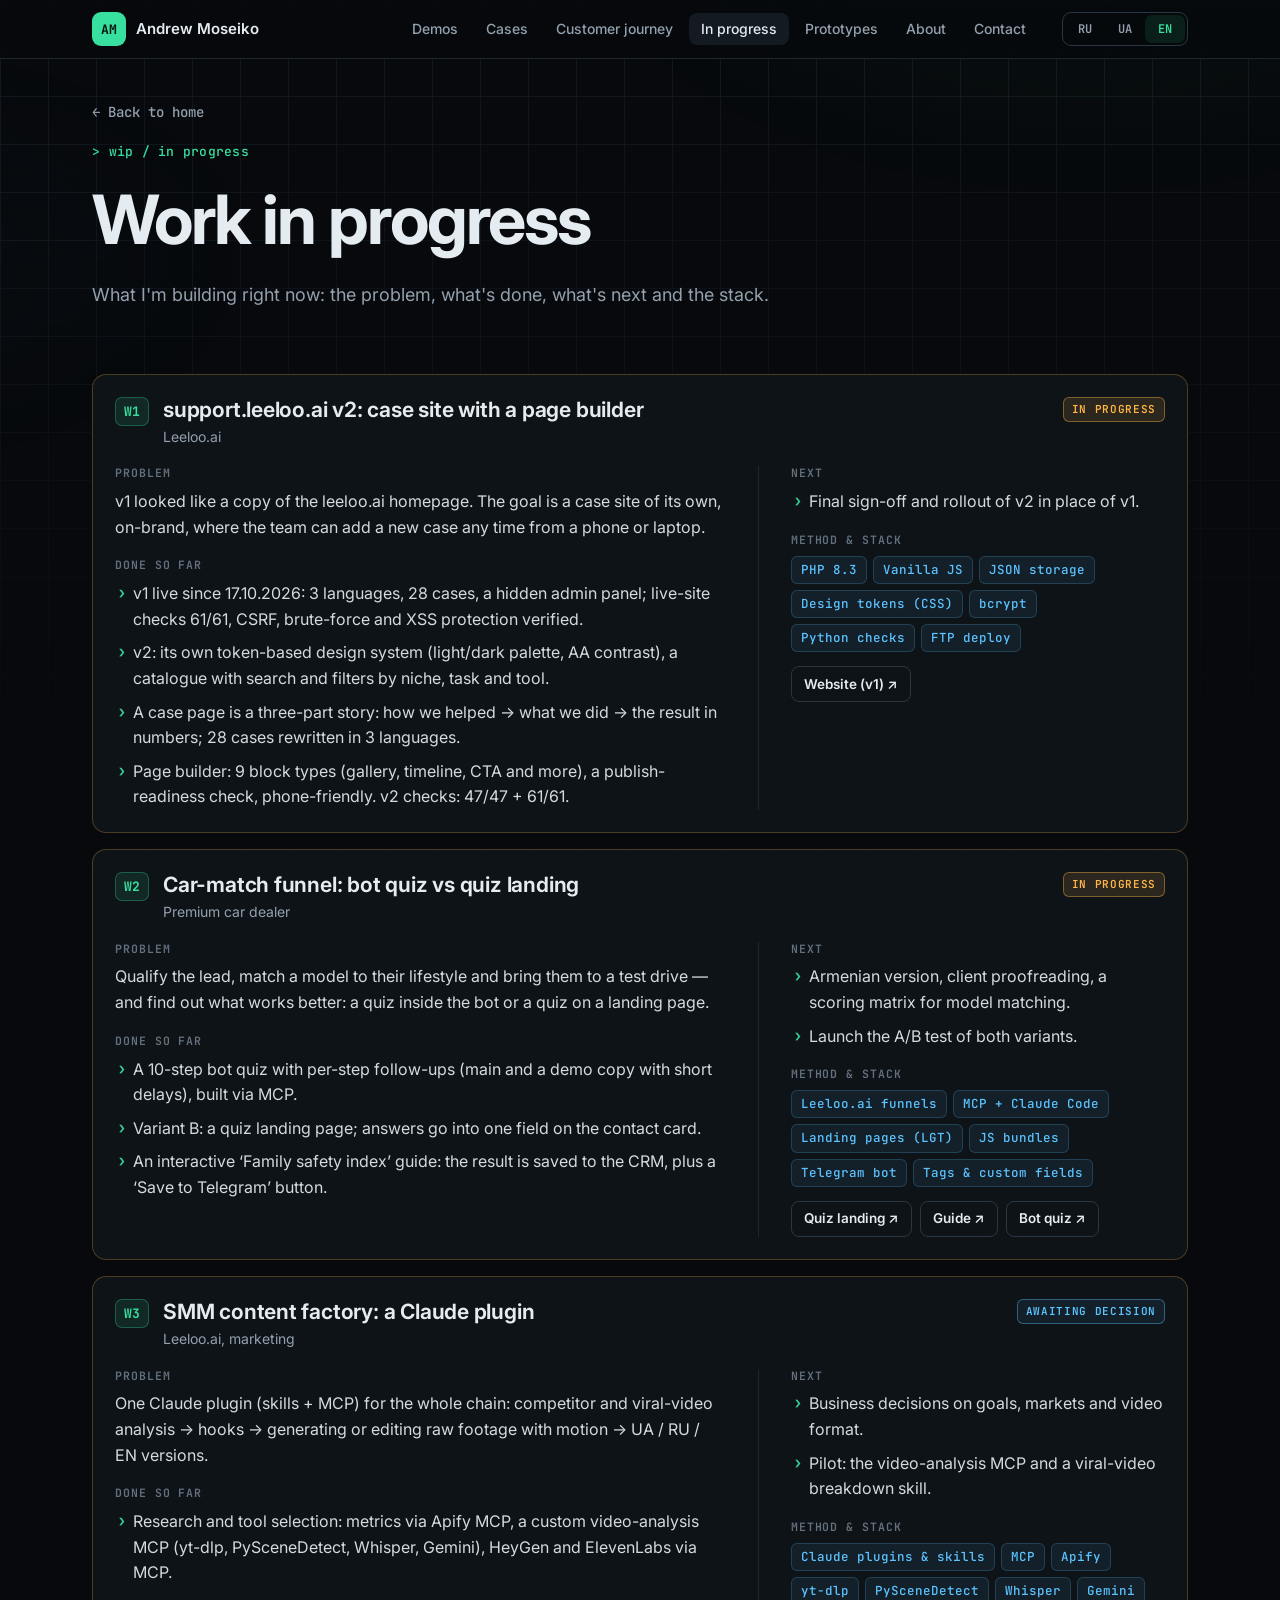
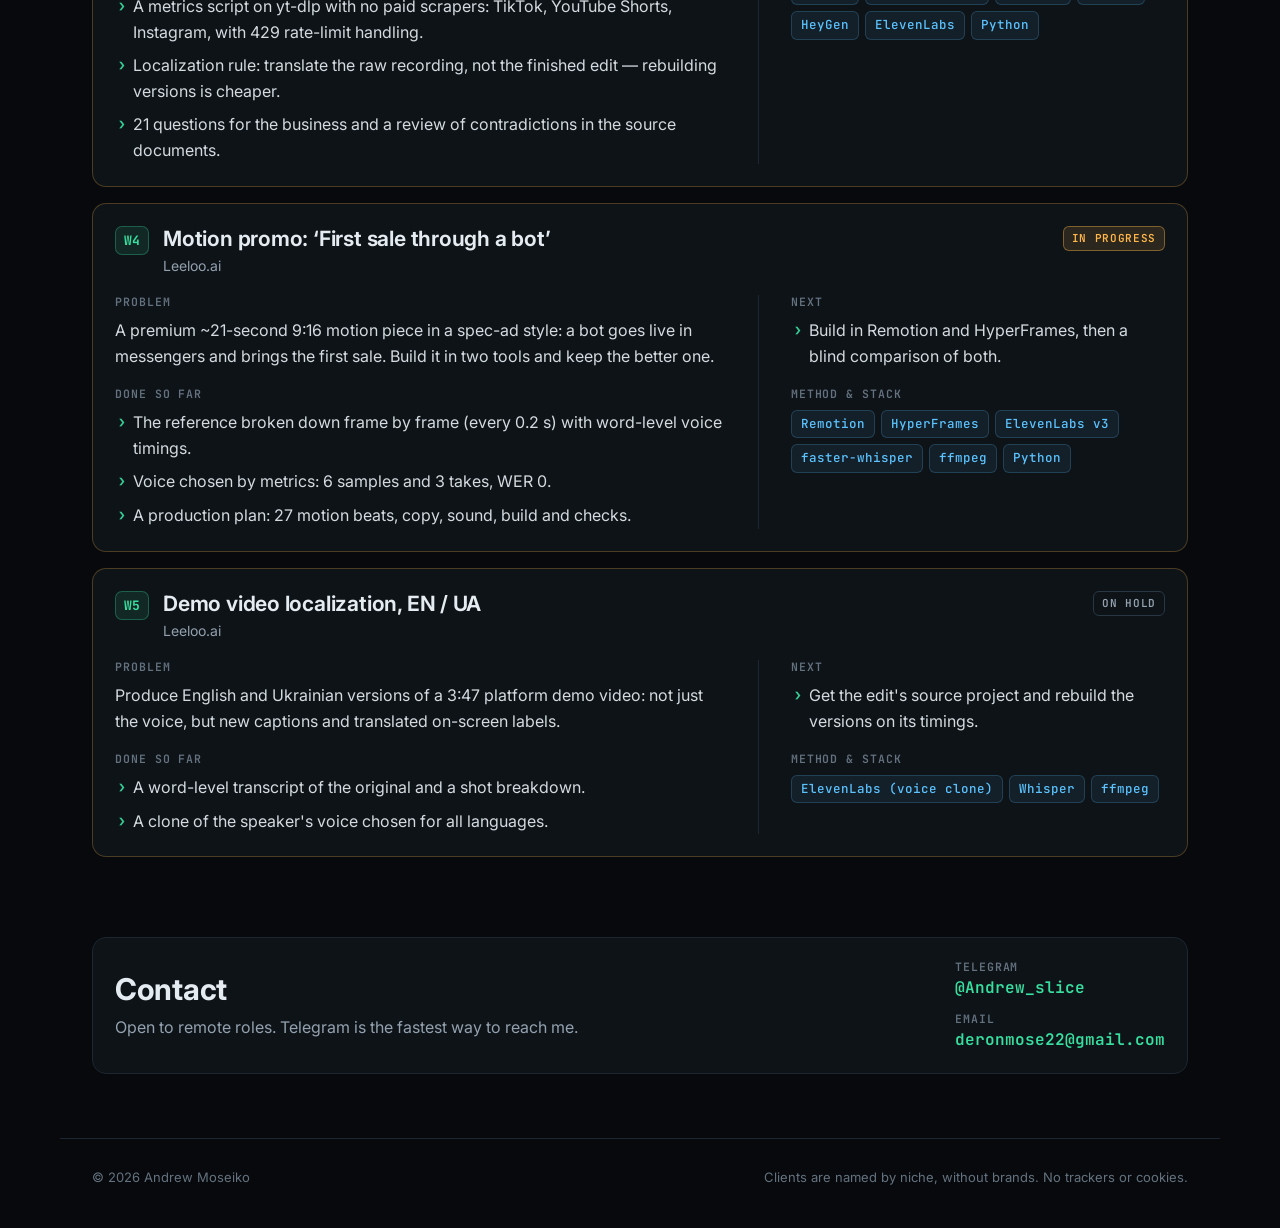
==== inwork.html @ 74211b6a "Add in-progress tab with five projects; move support site v2 there Co-Authored-By: Claude Opus 5.5 <" ====
<!doctype html>
<html lang="ru">
<head>
<meta charset="utf-8">
<meta name="viewport" content="width=device-width, initial-scale=1">
<title>Проекты в работе — Andrew Moseiko</title>
<meta name="description" content="Проекты в работе: задача, что уже сделано, что дальше и стек.">
<meta name="theme-color" content="#07090c">
<meta property="og:title" content="Проекты в работе — Andrew Moseiko">
<meta property="og:description" content="Проекты в работе: задача, что уже сделано, что дальше и стек.">
<meta property="og:type" content="website">
<link rel="icon" href="assets/favicon.svg" type="image/svg+xml">
<link rel="preconnect" href="https://fonts.googleapis.com">
<link rel="preconnect" href="https://fonts.gstatic.com" crossorigin>
<link rel="stylesheet" href="https://fonts.googleapis.com/css2?family=Inter:wght@400;500;600;700&family=JetBrains+Mono:wght@500;600;700&display=swap">
<link rel="stylesheet" href="assets/style.css">
</head>
<body data-page="inwork">
<a class="skip" href="#main">Skip to content</a>
<header id="top" class="site-head"></header>
<main id="main">
<noscript><p class="wrap" style="padding:48px 16px">Для отображения кейсов включите JavaScript. · Щоб побачити кейси, увімкніть JavaScript. · Please enable JavaScript to see the cases.</p></noscript>
</main>
<footer id="foot"></footer>
<script src="assets/data/core.js"></script>
<script src="assets/data/about.js"></script>
<script src="assets/data/cases-a1.js"></script>
<script src="assets/data/cases-a2.js"></script>
<script src="assets/data/cases-b1.js"></script>
<script src="assets/data/cases-b2.js"></script>
<script src="assets/data/cases-c.js"></script>
<script src="assets/data/cases-d.js"></script>
<script src="assets/data/cases-e.js"></script>
<script src="assets/data/cases-f.js"></script>
<script src="assets/data/journey.js"></script>
<script src="assets/data/prototypes.js"></script>
<script src="assets/data/qa.js"></script>
<script src="assets/data/demos.js"></script>
<script src="assets/data/inwork.js"></script>
<script src="assets/app.js"></script>
</body>
</html>
---- assets/style.css ----
/* Portfolio — dark tech theme. UPD 2026-10-18 */
:root {
  color-scheme: dark;
  --bg: #07090c;
  --surface: #0e1318;
  --surface-2: #131a21;
  --line: #1c2630;
  --line-2: #293744;
  --text: #e4ebf1;
  --muted: #93a1ae;
  --dim: #64727f;
  --accent: #38e0a0;
  --accent-ink: #04140d;
  --accent-soft: rgba(56, 224, 160, 0.1);
  --blue: #5cc3ff;
  --warn: #ffb648;
  --warn-soft: rgba(255, 182, 72, 0.12);
  --radius: 14px;
  --sans: "Inter", system-ui, -apple-system, "Segoe UI", Roboto, sans-serif;
  --mono: "JetBrains Mono", ui-monospace, "Cascadia Code", Consolas, monospace;
  --gutter: 16px;
  --max: 1160px;
}

*, *::before, *::after { box-sizing: border-box; }
html { scroll-behavior: smooth; scroll-padding-top: 120px; -webkit-text-size-adjust: 100%; }
@media (prefers-reduced-motion: reduce) { html { scroll-behavior: auto; } }

body {
  margin: 0;
  background: var(--bg);
  color: var(--text);
  font: 400 16px/1.6 var(--sans);
  min-height: 100vh;
}
/* faint engineering grid + glow */
body::before {
  content: "";
  position: fixed; inset: 0; z-index: -1; pointer-events: none;
  background:
    radial-gradient(900px 500px at 85% -10%, rgba(56, 224, 160, 0.10), transparent 60%),
    radial-gradient(700px 400px at -10% 30%, rgba(92, 195, 255, 0.07), transparent 60%),
    linear-gradient(var(--line) 1px, transparent 1px) 0 0 / 48px 48px,
    linear-gradient(90deg, var(--line) 1px, transparent 1px) 0 0 / 48px 48px;
  opacity: 0.55;
  -webkit-mask-image: linear-gradient(#000 0, rgba(0,0,0,.35) 60%, transparent 100%);
  mask-image: linear-gradient(#000 0, rgba(0,0,0,.35) 60%, transparent 100%);
}

a { color: var(--accent); text-decoration: none; }
a:hover { text-decoration: underline; text-underline-offset: 3px; }
:focus-visible { outline: 2px solid var(--blue); outline-offset: 3px; border-radius: 6px; }
h1, h2, h3, h4 { margin: 0; line-height: 1.2; letter-spacing: -0.01em; }
p { margin: 0; }
p, li, dd, td, th { overflow-wrap: break-word; }

.wrap { width: 100%; max-width: var(--max); margin: 0 auto; padding-left: var(--gutter); padding-right: var(--gutter); }
@media (min-width: 720px) { :root { --gutter: 32px; } }

.skip { position: absolute; left: -9999px; }
.skip:focus { left: 16px; top: 12px; z-index: 100; background: var(--accent); color: var(--accent-ink); padding: 8px 12px; border-radius: 8px; }

/* ---------- header ---------- */
.site-head {
  position: sticky; top: 0; z-index: 50;
  background: rgba(7, 9, 12, 0.82);
  -webkit-backdrop-filter: blur(12px); backdrop-filter: blur(12px);
  border-bottom: 1px solid var(--line);
}
.bar { display: flex; flex-wrap: wrap; align-items: center; gap: 10px 24px; padding-top: 12px; padding-bottom: 12px; }
.brand { display: inline-flex; align-items: center; gap: 10px; color: var(--text); font-weight: 600; margin-right: auto; }
.brand:hover { text-decoration: none; }
.brand__mark {
  display: inline-grid; place-items: center; width: 34px; height: 34px; border-radius: 9px;
  font: 700 13px/1 var(--mono); color: var(--accent-ink); background: var(--accent);
}
.brand__name { font-size: 15px; }
.bar__nav {
  order: 3; flex: 1 1 100%; min-width: 0;
  display: flex; gap: 4px; overflow-x: auto; scrollbar-width: none;
  margin: 0 calc(var(--gutter) * -1); padding: 0 var(--gutter);
}
.bar__nav::-webkit-scrollbar { display: none; }
.bar__nav a {
  flex: 0 0 auto; white-space: nowrap; color: var(--muted);
  font: 500 14px/1 var(--sans); padding: 9px 12px; border-radius: 8px;
}
.bar__nav a:hover, .bar__nav a[aria-current="page"] { color: var(--text); background: var(--surface-2); text-decoration: none; }
@media (min-width: 900px) {
  .bar__nav { order: 0; flex: 0 1 auto; margin: 0; padding: 0; }
}
.lang { order: 1; display: inline-flex; border: 1px solid var(--line-2); border-radius: 9px; padding: 2px; }
.lang__btn {
  appearance: none; border: 0; background: transparent; color: var(--muted); cursor: pointer;
  font: 600 12px/1 var(--mono); padding: 8px 10px; border-radius: 7px; min-width: 40px;
}
.lang__btn:hover { color: var(--text); }
.lang__btn[aria-pressed="true"] { background: var(--accent-soft); color: var(--accent); }

/* ---------- hero ---------- */
.hero { padding-top: 64px; padding-bottom: 56px; }
.hero--sub { padding-top: 40px; padding-bottom: 24px; }
.kicker { font: 500 13px/1.4 var(--mono); color: var(--accent); margin-bottom: 18px; letter-spacing: 0.02em; }
.hero h1 { font-size: clamp(36px, 7vw, 68px); font-weight: 700; letter-spacing: -0.03em; }
.hero__role { font: 500 clamp(14px, 2.2vw, 18px)/1.4 var(--mono); color: var(--blue); margin-top: 12px; }
.hero__lead { max-width: 720px; color: var(--muted); font-size: clamp(16px, 2vw, 18px); margin-top: 20px; }
.hero__cta { display: flex; flex-wrap: wrap; gap: 12px; margin-top: 28px; }
.btn {
  display: inline-flex; align-items: center; justify-content: center; min-height: 44px; padding: 0 18px;
  border: 1px solid var(--line-2); border-radius: 10px; color: var(--text); font-weight: 600; font-size: 15px;
  background: var(--surface);
}
.btn:hover { text-decoration: none; border-color: var(--accent); }
.btn--primary { background: var(--accent); color: var(--accent-ink); border-color: var(--accent); }
.btn--primary:hover { filter: brightness(1.08); }

.stats { display: grid; grid-template-columns: repeat(2, minmax(0, 1fr)); gap: 1px; margin: 44px 0 0; background: var(--line); border: 1px solid var(--line); border-radius: var(--radius); overflow: hidden; }
@media (min-width: 720px) { .stats { grid-template-columns: repeat(4, minmax(0, 1fr)); } }
.stat { background: var(--surface); padding: 18px 20px; display: flex; flex-direction: column-reverse; justify-content: flex-end; gap: 4px; }
.stat dd { margin: 0; font: 700 clamp(26px, 4vw, 34px)/1 var(--mono); color: var(--text); }
.stat dt { color: var(--muted); font-size: 13px; }

/* ---------- sections ---------- */
.section { padding-top: 40px; padding-bottom: 40px; }
.sec-head { display: flex; align-items: flex-start; gap: 16px; margin-bottom: 24px; }
.sec-head__code {
  flex: 0 0 auto; display: inline-grid; place-items: center; width: 44px; height: 44px; border-radius: 11px;
  border: 1px solid var(--accent); color: var(--accent); font: 700 18px/1 var(--mono); background: var(--accent-soft);
}
.sec-head__text { flex: 1 1 auto; min-width: 0; }
.sec-head h2 { font-size: clamp(22px, 3.2vw, 30px); font-weight: 700; }
.sec-head p { color: var(--muted); margin-top: 8px; max-width: 760px; }
.sec-head__count { flex: 0 0 auto; font: 500 13px/44px var(--mono); color: var(--dim); }

.label {
  display: block; font: 600 11.5px/1.3 var(--mono); text-transform: uppercase; letter-spacing: 0.08em;
  color: var(--dim); margin: 18px 0 8px;
}
.label:first-child { margin-top: 0; }

.panel { background: var(--surface); border: 1px solid var(--line); border-radius: var(--radius); padding: 22px; }
.panel--accent { border-color: rgba(56, 224, 160, 0.35); background: linear-gradient(180deg, var(--accent-soft), var(--surface) 70%); }
.panel p + .label { margin-top: 18px; }
.big { font-size: clamp(16px, 2vw, 18px); }

/* ---------- about ---------- */
.about { display: grid; gap: 16px; }
@media (min-width: 900px) { .about { grid-template-columns: minmax(0, 1.35fr) minmax(0, 1fr); } }
.about__side { display: grid; gap: 16px; align-content: start; }
.about p { color: var(--muted); }
.timeline { list-style: none; margin: 0; padding: 0; display: grid; gap: 22px; }
.job { position: relative; padding-left: 20px; border-left: 1px solid var(--line-2); }
.job::before { content: ""; position: absolute; left: -5px; top: 7px; width: 9px; height: 9px; border-radius: 50%; background: var(--accent); }
.job__top { display: flex; flex-wrap: wrap; justify-content: space-between; gap: 4px 12px; }
.job__years { font: 500 13px/1.6 var(--mono); color: var(--dim); }
.job__role { color: var(--blue) !important; font: 500 13.5px/1.5 var(--mono); margin: 2px 0 8px !important; }
.kv { margin: 0; display: grid; gap: 10px; }
.kv div { display: grid; gap: 2px; }
@media (min-width: 480px) { .kv div { grid-template-columns: 100px minmax(0, 1fr); gap: 12px; } }
.kv dt { font: 600 12px/1.6 var(--mono); color: var(--accent); }
.kv dd { margin: 0; color: var(--muted); font-size: 14.5px; }

.bullets { margin: 0; padding: 0; list-style: none; display: grid; gap: 8px; }
.bullets li { position: relative; padding-left: 18px; color: var(--muted); }
.bullets li::before { content: "›"; position: absolute; left: 2px; top: -1px; color: var(--accent); font-family: var(--mono); font-weight: 700; }
.case .bullets li, .proto .bullets li { color: var(--text); opacity: 0.92; }

/* ---------- category nav ---------- */
.catnav { margin-bottom: 32px; }
.catnav ul { list-style: none; margin: 0; padding: 0; display: flex; flex-wrap: wrap; gap: 8px; }
.catnav a {
  display: inline-flex; align-items: center; gap: 4px; min-height: 36px; padding: 6px 12px;
  border: 1px solid var(--line-2); border-radius: 999px; color: var(--muted); font-size: 14px; background: var(--surface);
}
.catnav a b { font-family: var(--mono); color: var(--accent); }
.catnav a:hover { color: var(--text); border-color: var(--accent); text-decoration: none; }

/* ---------- cases ---------- */
.cat { padding-top: 24px; }
.cat + .cat { margin-top: 32px; border-top: 1px dashed var(--line-2); padding-top: 48px; }
.cases { display: grid; gap: 16px; }
.case, .proto {
  background: var(--surface); border: 1px solid var(--line); border-radius: var(--radius); padding: 22px;
  transition: border-color .15s ease;
}
.case:hover, .proto:hover { border-color: var(--line-2); }
@media (max-width: 480px) { .case, .proto, .panel, .teaser { padding: 18px; } }
.case__head { display: flex; align-items: flex-start; gap: 14px; margin-bottom: 18px; }
.case__id {
  flex: 0 0 auto; font: 700 13px/1 var(--mono); color: var(--accent); padding: 7px 8px; border-radius: 7px;
  background: var(--accent-soft); border: 1px solid rgba(56, 224, 160, 0.3);
}
.case__titles { flex: 1 1 auto; min-width: 0; }
.case__titles h3 { font-size: clamp(18px, 2.4vw, 21px); font-weight: 650; }
.case__client { color: var(--muted); font-size: 14px; margin-top: 4px; }
.badge {
  flex: 0 0 auto; font: 600 11px/1 var(--mono); text-transform: uppercase; letter-spacing: 0.06em;
  padding: 6px 8px; border-radius: 6px; color: var(--muted); border: 1px solid var(--line-2);
}
.badge--wip { color: var(--warn); border-color: rgba(255, 182, 72, 0.4); background: var(--warn-soft); }
.case--wip { border-color: rgba(255, 182, 72, 0.25); }
.badge--active { color: var(--warn); border-color: rgba(255, 182, 72, 0.4); background: var(--warn-soft); }
.badge--waiting { color: var(--blue); border-color: rgba(92, 195, 255, 0.4); background: rgba(92, 195, 255, 0.08); }
.badge--paused { color: var(--muted); }

.case__body { display: grid; gap: 22px; }
@media (min-width: 900px) {
  .case__body { grid-template-columns: minmax(0, 1.5fr) minmax(0, 1fr); gap: 32px; }
  .case__side { border-left: 1px solid var(--line); padding-left: 32px; }
}
.case__main p, .case__side p { color: var(--text); opacity: 0.92; }
.metric { display: flex; flex-direction: column; gap: 4px; margin-bottom: 18px; padding: 14px 16px; border-radius: 10px; background: var(--surface-2); border: 1px solid var(--line); }
.metric__v { font: 700 clamp(24px, 3.4vw, 30px)/1.1 var(--mono); color: var(--accent); overflow-wrap: anywhere; }
.metric__l { color: var(--muted); font-size: 13.5px; }

.chips { list-style: none; margin: 0; padding: 0; display: flex; flex-wrap: wrap; gap: 6px; }
.chips li {
  font: 500 12.5px/1.3 var(--mono); color: var(--blue); padding: 5px 9px; border-radius: 6px;
  background: rgba(92, 195, 255, 0.08); border: 1px solid rgba(92, 195, 255, 0.2); overflow-wrap: anywhere;
}
.chips--muted li { color: var(--muted); background: var(--surface-2); border-color: var(--line-2); }

/* ---------- demos ---------- */
.demos { display: grid; gap: 16px; }
@media (min-width: 640px) { .demos { grid-template-columns: repeat(2, minmax(0, 1fr)); } }
@media (min-width: 1000px) { .demos { grid-template-columns: repeat(3, minmax(0, 1fr)); } }
.demo {
  display: flex; flex-direction: column; min-width: 0; background: var(--surface);
  border: 1px solid var(--line); border-radius: var(--radius); overflow: hidden;
}
.demo:hover { border-color: var(--line-2); }
.demo--video { flex-direction: row; }
@media (min-width: 1000px) { .demo--video { grid-row: span 2; flex-direction: column; } }
.demo__video { display: block; width: 42%; flex: 0 0 42%; aspect-ratio: 9 / 16; object-fit: cover; background: #000; }
@media (min-width: 1000px) { .demo__video { width: 100%; flex: 0 0 auto; max-height: 420px; } }
.demo__body { display: flex; flex-direction: column; gap: 10px; padding: 20px; min-width: 0; flex: 1 1 auto; }
.demo__body .badge { align-self: flex-start; color: var(--accent); border-color: rgba(56, 224, 160, 0.35); }
.demo__body h3 { font-size: 18px; font-weight: 650; }
.demo__body p { color: var(--muted); font-size: 14.5px; }
.demo__body .links { margin-top: auto; }
.links { display: flex; flex-wrap: wrap; gap: 8px; margin-top: 14px; }
.btn--sm { min-height: 36px; padding: 0 12px; font-size: 13.5px; border-radius: 8px; }
.case__video { display: block; width: 100%; max-width: 220px; aspect-ratio: 9 / 16; object-fit: cover; border-radius: 10px; border: 1px solid var(--line); background: #000; margin-bottom: 18px; }
.niches td .links { margin-top: 10px; }

/* ---------- QA block ---------- */
.qa { display: grid; gap: 16px; }
@media (min-width: 900px) { .qa { grid-template-columns: repeat(2, minmax(0, 1fr)); } }
.qa__title { font-size: clamp(17px, 2.2vw, 19px); font-weight: 650; margin-bottom: 14px; }
.qa .bullets li { color: var(--text); opacity: 0.92; }
.sec-head__code { min-width: 44px; width: auto; padding: 0 8px; }

/* ---------- journey teaser ---------- */
.teaser {
  display: flex; gap: 16px; align-items: flex-start; padding: 26px; border-radius: var(--radius); color: var(--text);
  border: 1px solid rgba(56, 224, 160, 0.35);
  background: linear-gradient(135deg, var(--accent-soft), var(--surface) 55%);
}
.teaser:hover { text-decoration: none; border-color: var(--accent); }
.teaser__body { flex: 1 1 auto; min-width: 0; display: grid; gap: 12px; }
.teaser h2 { font-size: clamp(22px, 3.2vw, 30px); }
.teaser p { color: var(--muted); max-width: 760px; }
.teaser__go { font: 600 14px/1.4 var(--mono); color: var(--accent); }

/* ---------- prototypes ---------- */
.protos { display: grid; gap: 16px; }
@media (min-width: 900px) { .protos { grid-template-columns: repeat(3, minmax(0, 1fr)); } }
.proto { border-style: dashed; border-color: var(--line-2); }
.proto p { color: var(--text); opacity: 0.92; }

/* ---------- journey table ---------- */
.table-wrap { margin: 16px 0; border: 1px solid var(--line); border-radius: var(--radius); overflow: hidden; background: var(--surface); }
.niches { width: 100%; border-collapse: collapse; }
.niches th, .niches td { text-align: left; vertical-align: top; padding: 14px 18px; border-bottom: 1px solid var(--line); }
.niches tbody tr:last-child > * { border-bottom: 0; }
.niches thead th { font: 600 11.5px/1.3 var(--mono); text-transform: uppercase; letter-spacing: 0.08em; color: var(--dim); background: var(--surface-2); }
.niches tbody th { font-weight: 600; color: var(--text); width: 26%; }
.niches td:nth-child(2) { color: var(--accent); font: 500 14px/1.5 var(--mono); width: 28%; }
.niches td:nth-child(3) { color: var(--muted); }
.niches tbody tr:hover > * { background: rgba(255, 255, 255, 0.015); }
@media (max-width: 720px) {
  .niches thead { position: absolute; width: 1px; height: 1px; overflow: hidden; clip: rect(0 0 0 0); }
  .niches, .niches tbody, .niches tr, .niches th, .niches td { display: block; width: auto !important; }
  .niches tr { padding: 16px 18px; border-bottom: 1px solid var(--line); }
  .niches tbody tr:last-child { border-bottom: 0; }
  .niches th, .niches td { padding: 0; border: 0; }
  .niches tbody th { font-size: 17px; margin-bottom: 10px; }
  .niches td + td { margin-top: 10px; }
  .niches td::before {
    content: attr(data-label); display: block; font: 600 11px/1.3 var(--mono); text-transform: uppercase;
    letter-spacing: 0.08em; color: var(--dim); margin-bottom: 4px;
  }
}
.back { display: inline-block; font: 500 14px/1 var(--mono); color: var(--muted); margin-bottom: 24px; }
.back:hover { color: var(--text); }

/* ---------- contacts & footer ---------- */
.contact { display: grid; gap: 20px; }
@media (min-width: 720px) { .contact { grid-template-columns: minmax(0, 1fr) auto; align-items: center; } }
.contact h2 { font-size: clamp(22px, 3.2vw, 30px); margin-bottom: 8px; }
.contact p { color: var(--muted); }
.contact__list { list-style: none; margin: 0; padding: 0; display: grid; gap: 12px; }
.contact__list li { display: grid; gap: 2px; }
.contact__list .label { margin: 0; }
.contact__list a { font: 600 16px/1.4 var(--mono); overflow-wrap: anywhere; }
.foot { display: flex; flex-wrap: wrap; justify-content: space-between; gap: 8px 24px; padding-top: 28px; padding-bottom: 40px; color: var(--dim); font-size: 13px; border-top: 1px solid var(--line); margin-top: 24px; }
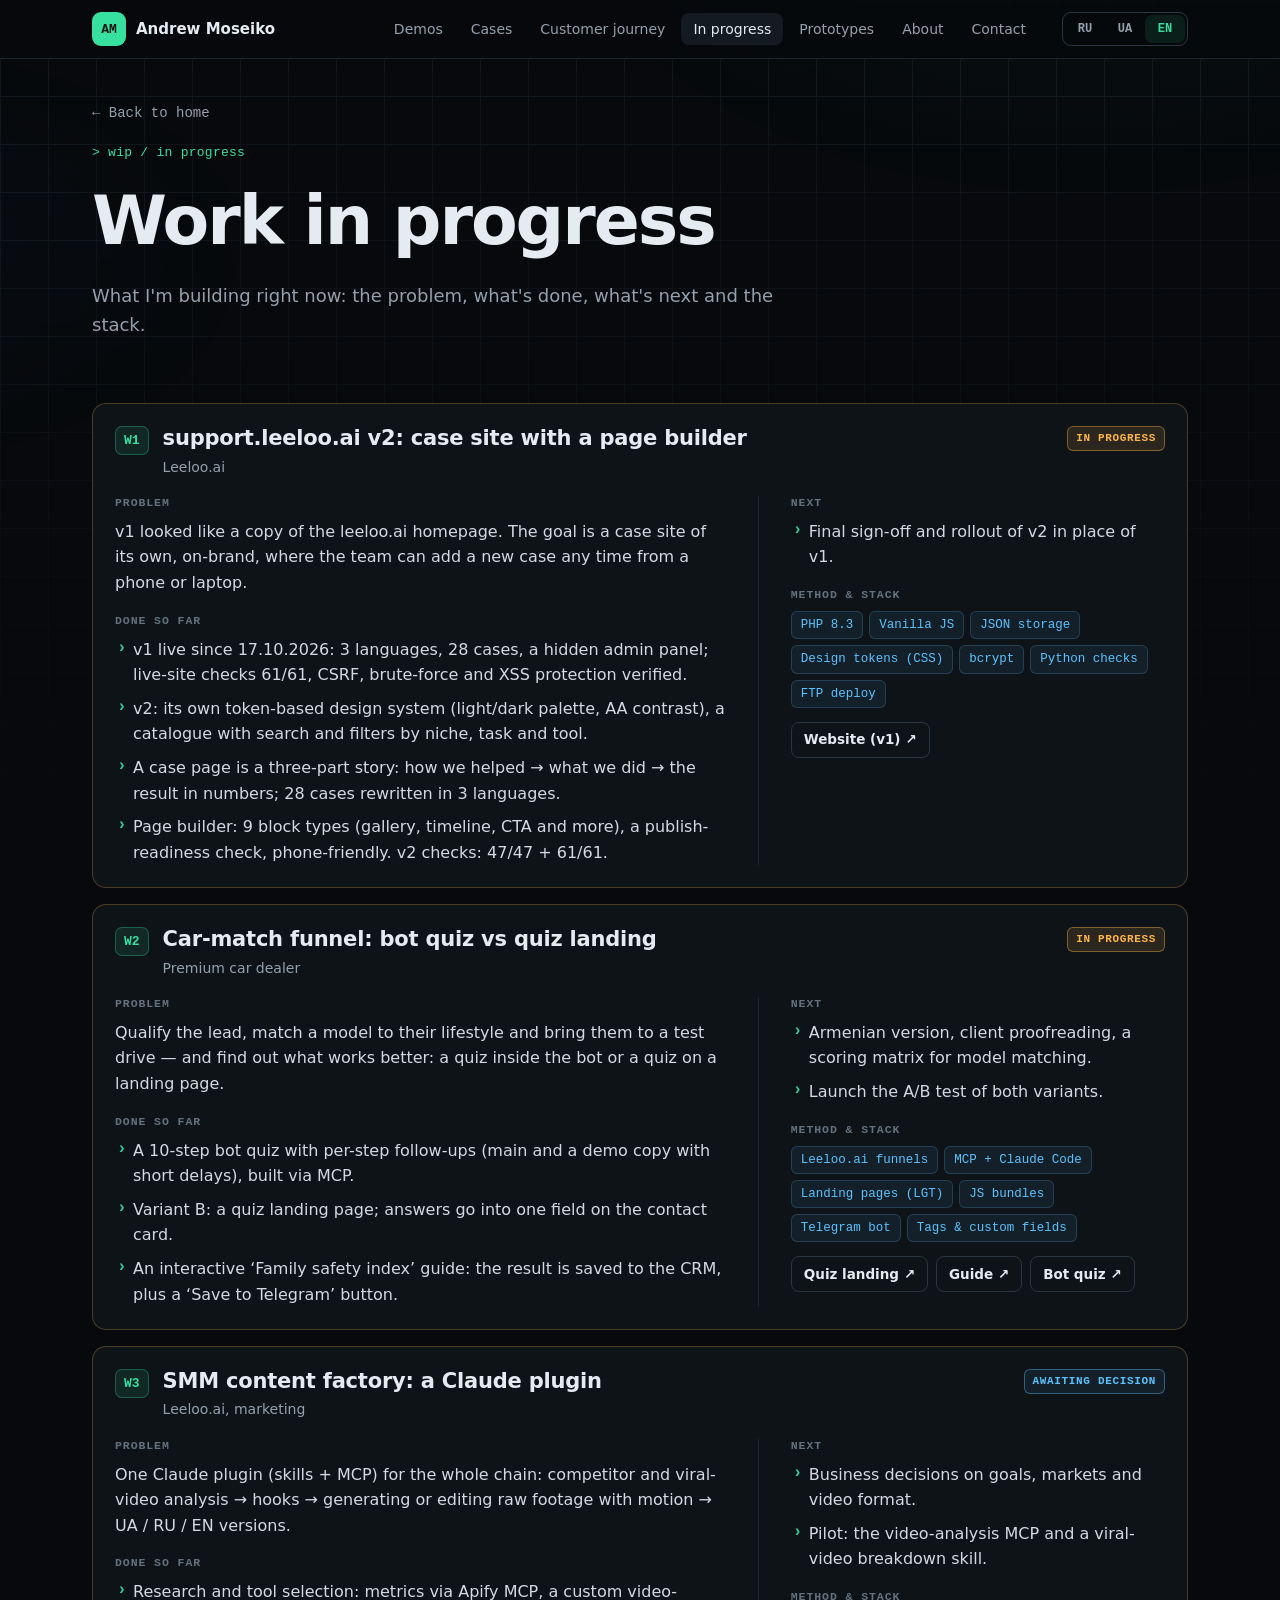
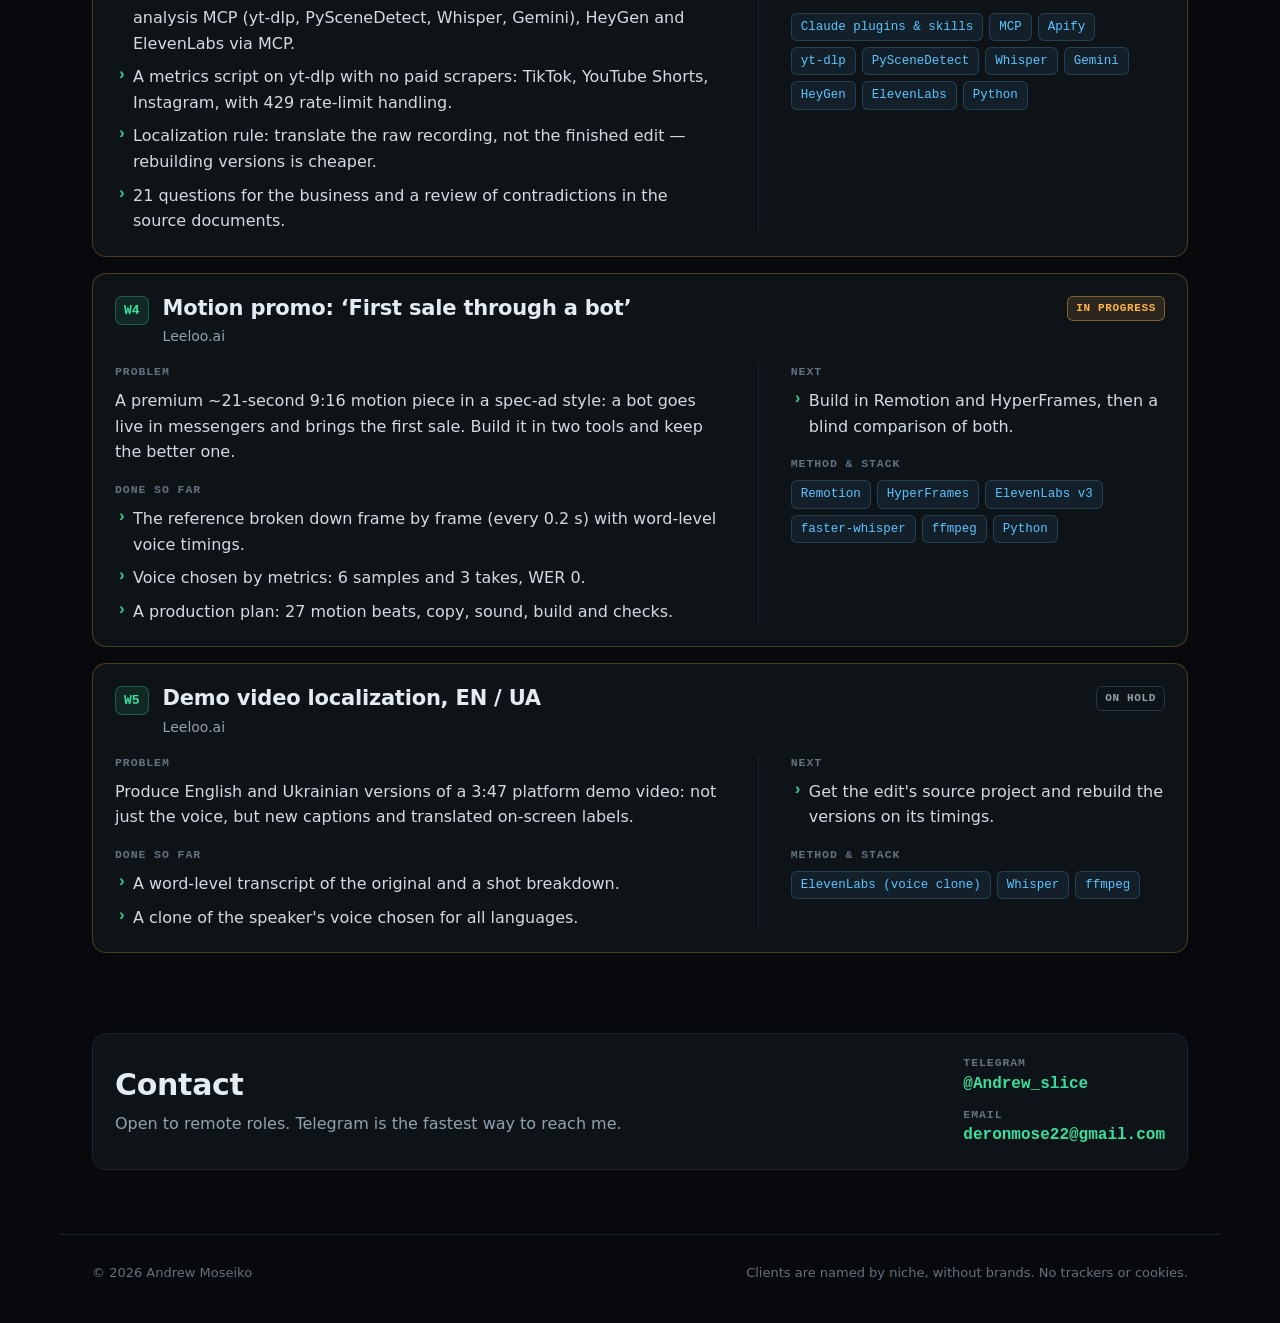
==== commit 8ec4fae3: "Harden site: CSP and referrer policy, clickjacking guard, no inline styles Co-Authored-By: Claude Op" ====
--- a/inwork.html
+++ b/inwork.html
@@ -2,6 +2,8 @@
 <html lang="ru">
 <head>
 <meta charset="utf-8">
+<meta http-equiv="Content-Security-Policy" content="default-src 'none'; script-src 'self'; style-src 'self' https://fonts.googleapis.com; font-src https://fonts.gstatic.com; img-src 'self'; media-src 'self'; connect-src 'none'; manifest-src 'self'; base-uri 'none'; form-action 'none'; object-src 'none'; frame-src 'none'">
+<meta name="referrer" content="strict-origin-when-cross-origin">
 <meta name="viewport" content="width=device-width, initial-scale=1">
 <title>Проекты в работе — Andrew Moseiko</title>
 <meta name="description" content="Проекты в работе: задача, что уже сделано, что дальше и стек.">
@@ -19,7 +21,7 @@
 <a class="skip" href="#main">Skip to content</a>
 <header id="top" class="site-head"></header>
 <main id="main">
-<noscript><p class="wrap" style="padding:48px 16px">Для отображения кейсов включите JavaScript. · Щоб побачити кейси, увімкніть JavaScript. · Please enable JavaScript to see the cases.</p></noscript>
+<noscript><p class="wrap noscript">Для отображения кейсов включите JavaScript. · Щоб побачити кейси, увімкніть JavaScript. · Please enable JavaScript to see the cases.</p></noscript>
 </main>
 <footer id="foot"></footer>
 <script src="assets/data/core.js"></script>
--- a/assets/style.css
+++ b/assets/style.css
@@ -57,6 +57,7 @@
 .wrap { width: 100%; max-width: var(--max); margin: 0 auto; padding-left: var(--gutter); padding-right: var(--gutter); }
 @media (min-width: 720px) { :root { --gutter: 32px; } }
 
+.noscript { padding: 48px 16px; }
 .skip { position: absolute; left: -9999px; }
 .skip:focus { left: 16px; top: 12px; z-index: 100; background: var(--accent); color: var(--accent-ink); padding: 8px 12px; border-radius: 8px; }
 
